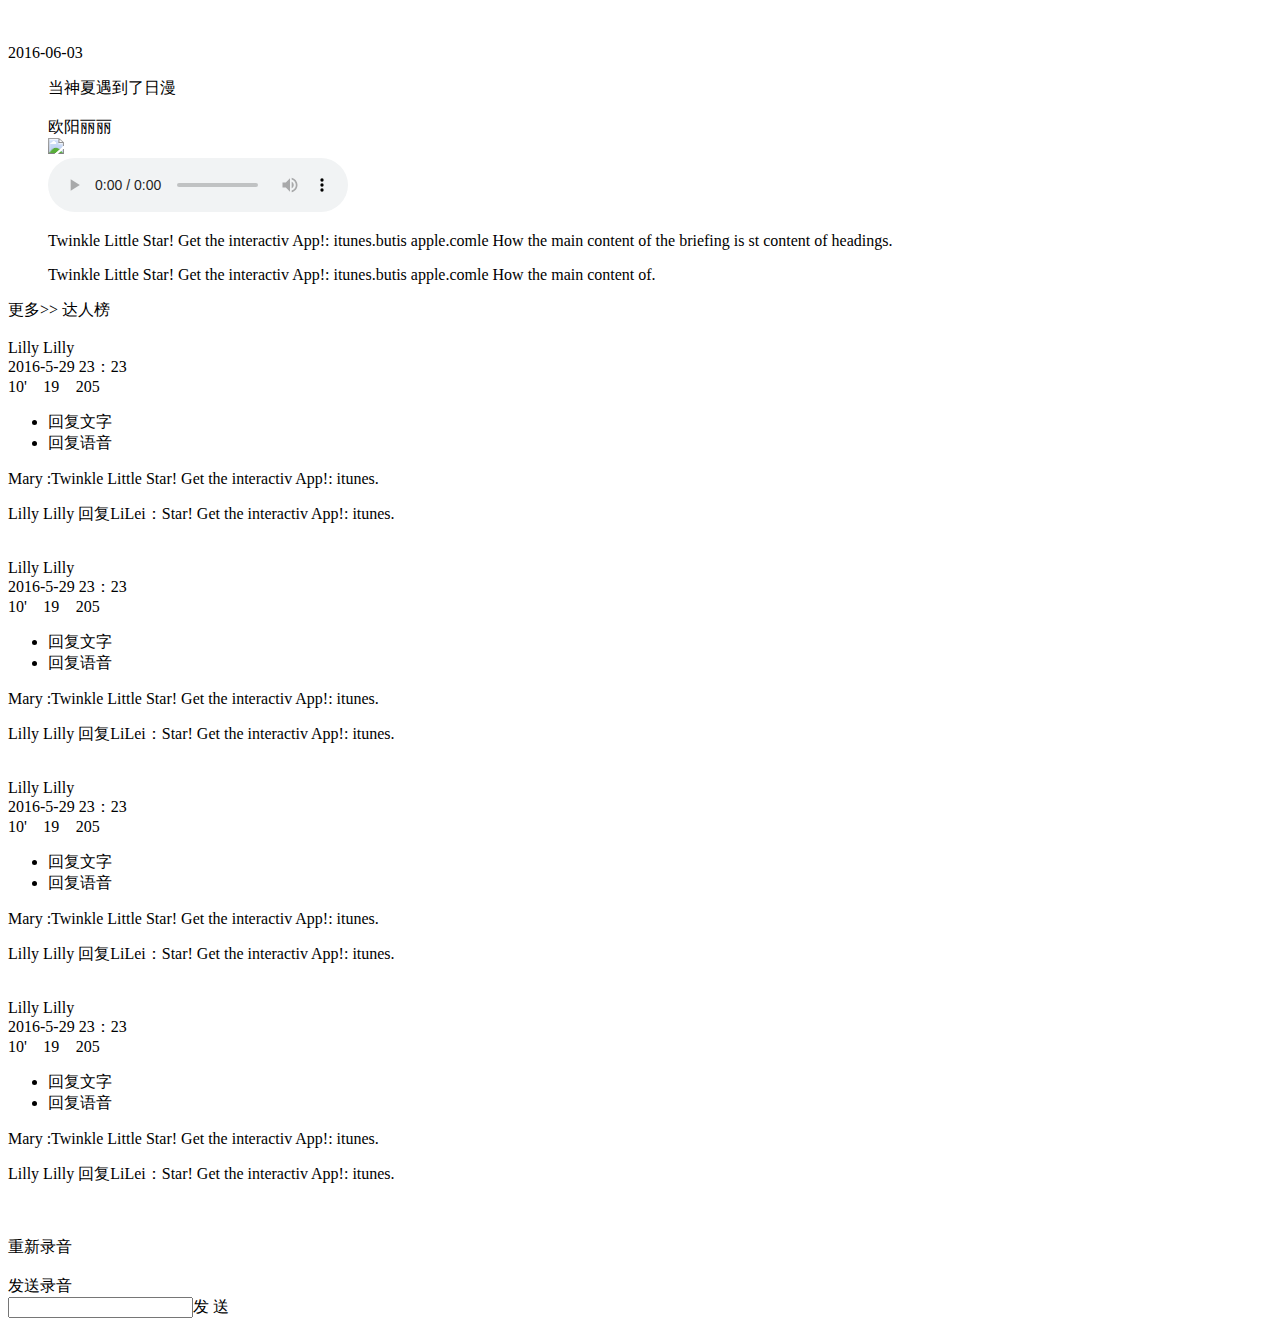
==== index.html @ db617cc1 "test" ====
﻿<!DOCTYPE html>
<html>
	<head>
		<title></title>
		<meta charset="UTF-8"/>
		<meta name="viewport" content="width=device-width,initial-scale=1,minimum-scale=1,maximum-scale=1,user-scalable=no" />
		<link rel="stylesheet" type="text/css" href="css/reset.css"/>
		<link rel="stylesheet/less" type="text/css" href="css/less.less" />
		<script src="http://libs.baidu.com/zepto/0.8/zepto.min.js"></script>
		<script src="js/less.min.js"></script>
		<script src="js/rem.js" type="text/javascript" charset="utf-8"></script>
	</head>
	<body>
		<header>
			<div class="back"><i class="icon iconfont"></i></div>
			<div class="share"><i class="icon iconfont"></i></div>
			<time>2016-06-03</time>
		</header>
		<figure>
			<figcaption>当神夏遇到了日漫</figcaption>
			<div class="pic">
				<img src="images/img.png" alt="" />
				<div id="music">
					<div class="details">
						<span class="play"></span>
						<div class="progress"><div class="nowProgress"><div class="progressBg"><span id="span"></span></div></div></div>
						<div class="reader">欧阳丽丽</div>		
						<div class="pic">
							<img src="images/photo1.png">
						</div>
								<audio id="myaudio" autoplay src="2.mp3" controls></audio>
					</div>
				</div>
			</div>
			<div class="text">
				<p>Twinkle Little Star! Get the interactiv App!: itunes.butis
apple.comle How the main content of the briefing is st
content of headings. </p>
				<p>Twinkle Little Star! Get the interactiv App!: itunes.butis
apple.comle How the main content of.</p>
			</div>
		</figure>
		<section>
			<header>
				<a>更多>></a>
				达人榜
				
			</header>
			<div class="master">
				<div class="masterMian clearfix">
					<div class="photo"><img src="images/photo.png" alt="" /></div>
					<div class="names">
						<div class="">Lilly Lilly</div>
						<time>2016-5-29 23：23</time>
					</div>
					<div class="tool">
						<span class="qipao">10'</span>
						<span class="reply"><i class="icon iconfont"></i>19</span>
						<span class=""><i class="icon iconfont on"></i>205</span>
					</div>
					<div class="tip">
						<ul>
							<li>回复文字</li>
							<li>回复语音</li>
						</ul>
					</div>
				</div>
					<p><span class="responder">Mary :</span>Twinkle Little Star! Get the interactiv App!: itunes.</p>
					
					<p><span class="responder">Lilly Lilly 回复LiLei：</span>Star! Get the interactiv App!: itunes.
</p>
			</div>
			<div class="master">
				<div class="masterMian clearfix">
					<div class="photo"><img src="images/photo.png" alt="" /></div>
					<div class="names">
						<div class="">Lilly Lilly</div>
						<time>2016-5-29 23：23</time>
					</div>
					<div class="tool">
						<span class="qipao">10'</span>
						<span class="reply"><i class="icon iconfont"></i>19</span>
						<span class=""><i class="icon iconfont on"></i>205</span>
					</div>
					<div class="tip">
						<ul>
							<li>回复文字</li>
							<li>回复语音</li>
						</ul>
					</div>
				</div>
					<p><span class="responder">Mary :</span>Twinkle Little Star! Get the interactiv App!: itunes.</p>
					
					<p><span class="responder">Lilly Lilly 回复LiLei：</span>Star! Get the interactiv App!: itunes.
</p>
			</div>
			<div class="master">
				<div class="masterMian clearfix">
					<div class="photo"><img src="images/photo.png" alt="" /></div>
					<div class="names">
						<div class="">Lilly Lilly</div>
						<time>2016-5-29 23：23</time>
					</div>
					<div class="tool">
						<span class="qipao">10'</span>
						<span class="reply"><i class="icon iconfont"></i>19</span>
						<span class=""><i class="icon iconfont on"></i>205</span>
					</div>
					<div class="tip">
						<ul>
							<li>回复文字</li>
							<li>回复语音</li>
						</ul>
					</div>
				</div>
					<p><span class="responder">Mary :</span>Twinkle Little Star! Get the interactiv App!: itunes.</p>
					
					<p><span class="responder">Lilly Lilly 回复LiLei：</span>Star! Get the interactiv App!: itunes.
</p>
			</div>
			<div class="master">
				<div class="masterMian clearfix">
					<div class="photo"><img src="images/photo.png" alt="" /></div>
					<div class="names">
						<div class="">Lilly Lilly</div>
						<time>2016-5-29 23：23</time>
					</div>
					<div class="tool">
						<span class="qipao">10'</span>
						<span class="reply"><i class="icon iconfont"></i>19</span>
						<span class=""><i class="icon iconfont on"></i>205</span>
					</div>
					<div class="tip">
						<ul>
							<li>回复文字</li>
							<li>回复语音</li>
						</ul>
					</div>
				</div>
					<p><span class="responder">Mary :</span>Twinkle Little Star! Get the interactiv App!: itunes.</p>
					
					<p><span class="responder">Lilly Lilly 回复LiLei：</span>Star! Get the interactiv App!: itunes.
</p>
			</div>
		</section>
		<div class="opcity"></div>
		<div class="voice"><i class="icon iconfont"></i></div>
		<div class="words"><i class="icon iconfont"></i></div>
		<div class="recording">
			<div class="reRecorded">重新录音</div>
			<div class="deg">
				<div class="hold hold1">
				<div class="pie pie1"></div>
				</div>
				<div class="hold hold2">
				<div class="pie pie2"></div>
				</div>
				<div class="bg"> </div>
				
				<div class="time"><i class="icon iconfont"></i></div>
			</div>
			<div class="send">发送录音</div>
		</div>
		<div class="replyText">
			<input type="" name="" class="" value="" /><span>发 送</span>
		</div>
<script type="text/javascript">
	window.onload=function(){
			function g(id){return document.getElementById(id)}
			var myAudio=document.getElementById('myaudio');
			var AudioLength=myAudio.duration;//总长度
			var curre=0;
			var isplay = true;
			var deg = 0;
			var str=['1.mp3',
			'2.mp3',
			'3.mp3',
			'4.mp3'];
			reset();
			$('.play').click(function(){
				if(myAudio.paused){
					myAudio.play();
					isplay = true;
					$(this).css('backgroundPosition','center 0');
				}else{
					myAudio.pause();
					isplay = false;
					$(this).css('background','url(images/suspend.png) no-repeat center/cover');
				}
			 
			})
			
			var next = function (){
				console.log("next.click")
				var curreAudio=$('#myaudio').attr('src');
				for(var i=0;i<str.length;i++){
					if(str[i]==curreAudio){
						$('#myaudio').attr('src',str[i + 1]);
						$('.play').css('backgroundPosition','center 0');
						isplay = true;
						reset();
						return false;
					}
				}
			}
			
			var prev = function(){
				var curreAudio=$('#myaudio').attr('src');
				for(var i=str.length;i>=0;i--){
					if(str[i]==curreAudio){
						$('#myaudio').attr('src',str[i - 1]);
						$('.play').css('backgroundPosition','center 0');
						isplay = true;
						reset();
						return false;
					}
				}
			}
			
			$('.nextBTN').click(next);
			$('.prevBtn').click(prev);
			
			//当前播放时间
			function nowProgress(curre){
				var newCurrentTime=curre;
				var spanLeft = ($('.progress').width()*newCurrentTime/AudioLength-8) + "px";
				$('.nowProgress').width(newCurrentTime/AudioLength*100+"%");
				$('#span').css('left',spanLeft)
				
			}
			
			
			function reset(){
				deg = 0;
				curre=0;
				nowProgress(curre);
				console.log(myAudio);
				getDuration();
			}
			
			function getDuration(){
				AudioLength=myAudio.duration;
				setTimeout(function(){
					if(AudioLength != AudioLength){
						getDuration();
					}
				}, 7);
			}
			
			/***********************************
			 * 鼠标 & 触摸事件
			 */
			var startX,offsetX,startTime;
			var isDraging=false;
			// 鼠标
			$("#span").bind('mousedown', function(e){
				var e=e||window.event;
				isDraging=true;	
			});
			$(document).bind('mousemove', function(e){
				var e=e||window.event;
				if(isDraging===true){
					draging(e.pageX);
				}
			});
			$(document).bind('mouseup', function(){
				isDraging=false;
			});
//			触摸
			$("#span").bind('touchstart',function(e){
				isDraging = true;
				startTime=new Date()*1;//时间戳
			})
			$("#span").bind('touchmove',function(e){
				e.preventDefault();
				if(isDraging){
					draging(e.touches[0].pageX);
				}
				
			});
			$("#span").bind('touchend',function(e){
				isDraging = false;
			});
			$(".progress").bind("click",function(e){
				var e=e||window.event;
				draging(e.pageX);
			});
			function draging(currentX){
				var progressWidth = $('.progress').width();
					var offsetX = currentX - $('.progress').offset().left;
					offsetX=Math.min(progressWidth,Math.max(0,offsetX));
					curre=AudioLength*offsetX/progressWidth;
					nowProgress(curre);
					myAudio.currentTime = curre;
					console.log(offsetX);
			}
			/*************************************/
			
			
			function rotate(){
				deg += (isplay &&　!isDraging) ? 0.8 : 0;
				deg = deg >= 360 ? deg - 360 : deg;
				$('.details .pic img').css({
					'-webkit-transform':'rotate('+deg+'deg)',
					'-moz-transform':'rotate('+deg+'deg)',
					'-o-transform':'rotate('+deg+'deg)',
					'-ms-transform':'rotate('+deg+'deg)',
					'transform':'rotate('+deg+'deg)'
				
				});
				setTimeout(rotate, 50); 
			}
			rotate();
			myAudio.addEventListener("timeupdate",function(){
					//console.log(myAudio.currentTime >= AudioLength - 2)
				if(myAudio.currentTime >= AudioLength - 0.1){
					next();
					//TODO 判断是否加载下一页，并加载
				}
				nowProgress(myAudio.currentTime);
			});

		$('.reply').bind('touchstart',function(e){
			$('.opcity').show();
			$(this).parent().parent().find('.tip').show();	
		})

		$('.voice,.tip li:last-child').bind('touchstart',function(e){
			$('.opcity').show();
			$('.recording').show();
			$('.tip,.replyText,.voice,.words').hide();
		})	
		$('.words,.tip li:first-child').bind('touchstart',function(e){
			$('.opcity').show();
			$(".replyText").show();
			$('.tip,.recording,.voice,.words').hide();
		})
		$('.opcity').bind('touchstart',function(e){
			$('.voice,.words').show();
			$('.recording,.tip,.opcity,.replyText').hide();
		})
	}


i = 0;
j = 0;
count = 0;
MM = 4;
SS = 59;
MS = 9;
totle = (MM+1)*600;
d = 180*(MM+1);
MM = "0" + MM;
function showTime(){
	totle = totle - 1;
	if(totle==0){
		clearInterval(s);
		clearInterval(t1);
		clearInterval(t2);
		$(".pie2").css("-o-transform","rotate(" + d + "deg)");
		$(".pie2").css("-moz-transform","rotate(" + d + "deg)");
		$(".pie2").css("-webkit-transform","rotate(" + d + "deg)");
	}else{
		if(totle>0 && MS>0){
			MS = MS - 1;
			if(MS < 10){MS = "0" + MS};
		};
		if(MS==0 && SS>0){
			MS = 10;
			SS = SS - 1;
			if(SS < 10){SS = "0" + SS};
		};
		if(SS==0 && MM>0){
			SS = 60;
			MM = MM - 1;
			if(MM < 10){MM = "0" + MM};
		};
	};
	$(".time span").html(MM + ":" + SS + ":" + MS);
};
s = setInterval("showTime()",100);

function start1(){
	i = i + 0.6;
	count = count + 1;
	if(count==300){
		count = 0;
		clearInterval(t1);
		t2 = setInterval("start2()",100);
	};
	$(".pie1").css("-o-transform","rotate(" + i + "deg)");
	$(".pie1").css("-moz-transform","rotate(" + i + "deg)");
	$(".pie1").css("-webkit-transform","rotate(" + i + "deg)");
};
function start2(){
	j = j + 0.6;
	count = count + 1;
	if(count==300){
		count = 0;
		clearInterval(t2);
		t1 = setInterval("start1()",100);
	};
	$(".pie2").css("-o-transform","rotate(" + j + "deg)");
	$(".pie2").css("-moz-transform","rotate(" + j + "deg)");
	$(".pie2").css("-webkit-transform","rotate(" + j + "deg)");
};
t1 = setInterval("start1()",100);

</script>
			
	</body>
</html>
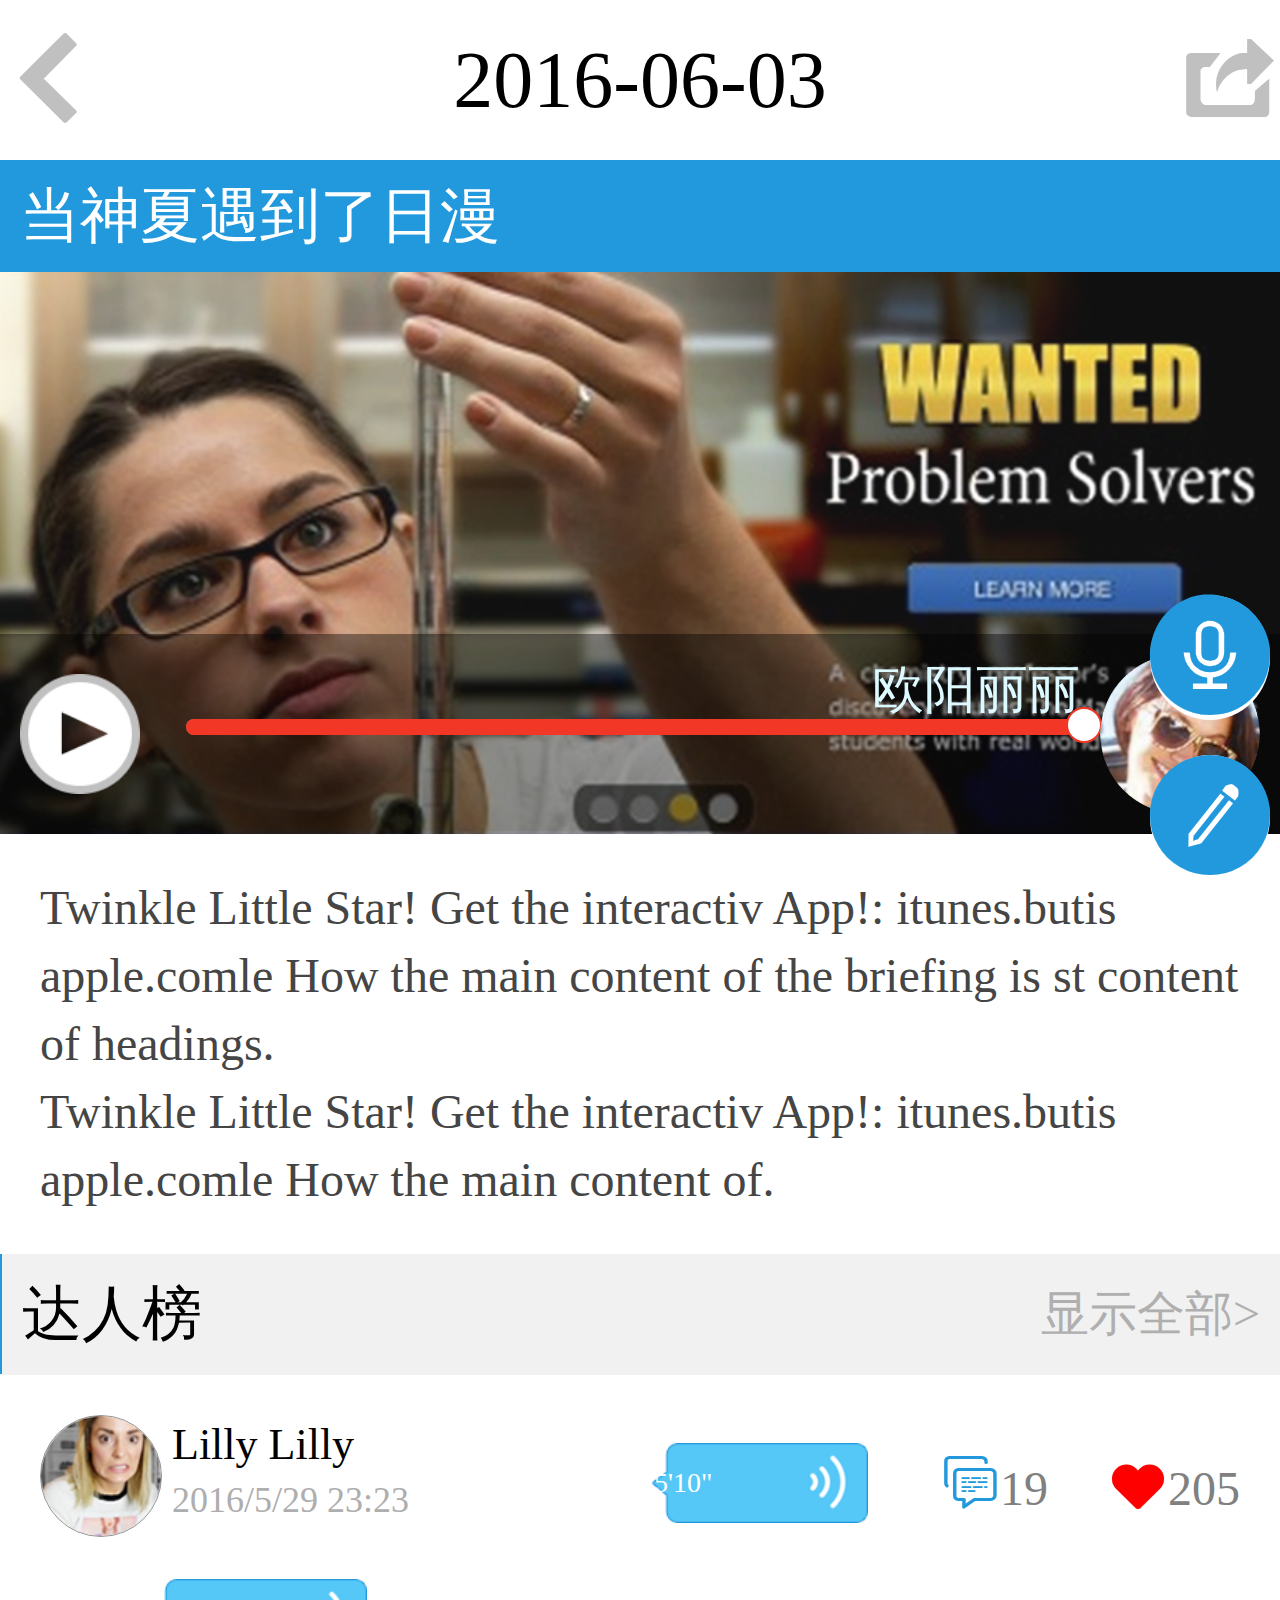
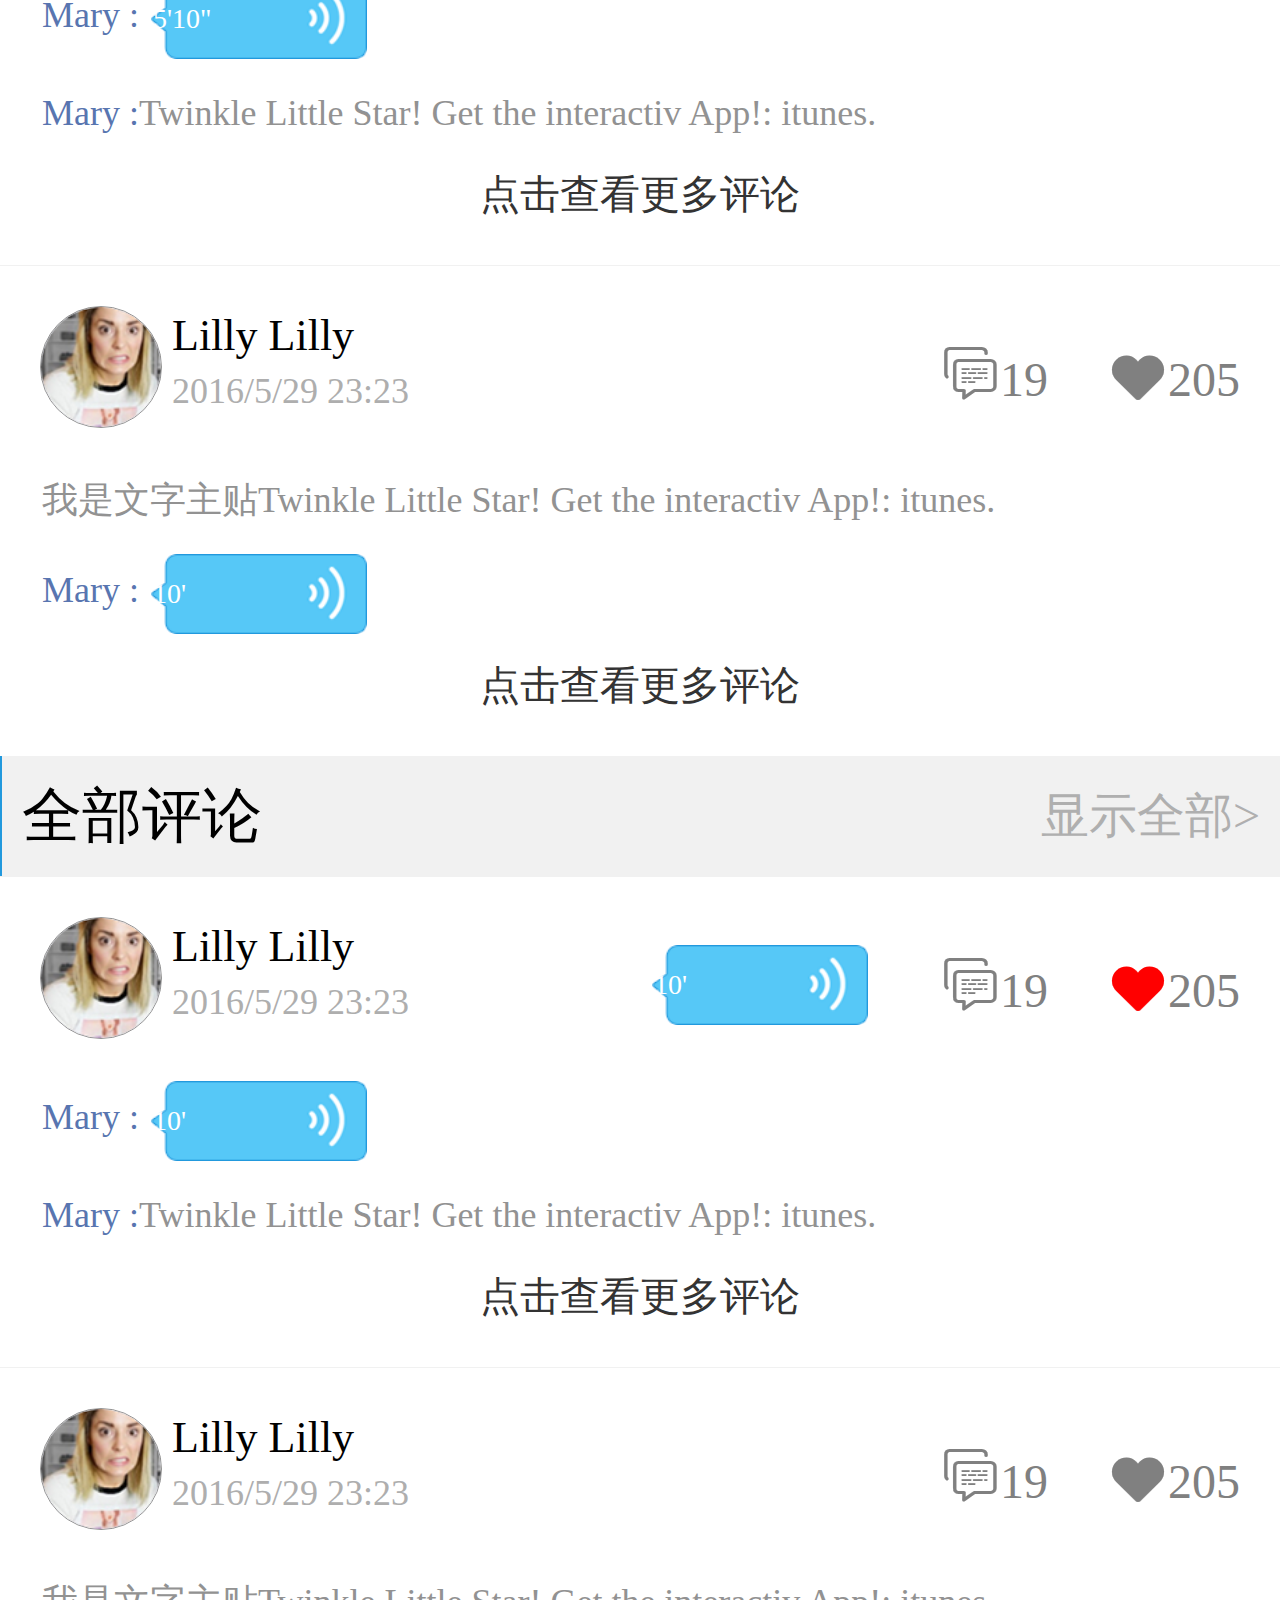
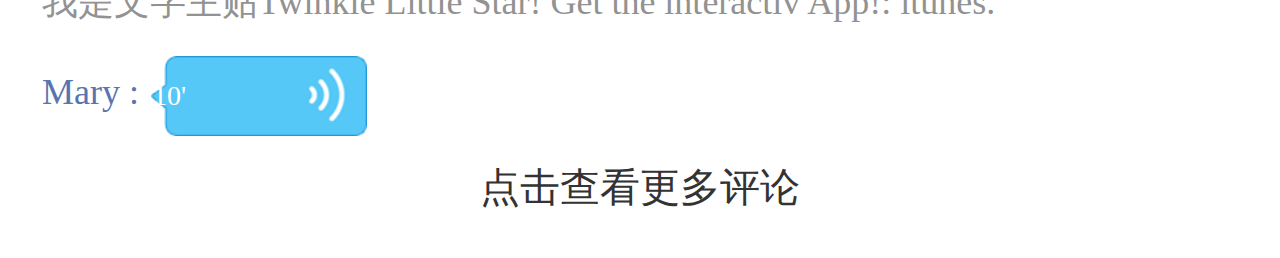
==== commit f9ae486a: "formal" ====
--- a/index.html
+++ b/index.html
@@ -28,7 +28,7 @@
 						<div class="pic">
 							<img src="images/photo1.png">
 						</div>
-								<audio id="myaudio" autoplay src="2.mp3" controls></audio>
+								<audio id="myaudio" autoplay src="1.mp3" controls></audio>
 					</div>
 				</div>
 			</div>
@@ -42,7 +42,7 @@
 		</figure>
 		<section>
 			<header>
-				<a>更多>></a>
+				<a>显示全部></a>
 				达人榜
 				
 			</header>
@@ -51,11 +51,11 @@
 					<div class="photo"><img src="images/photo.png" alt="" /></div>
 					<div class="names">
 						<div class="">Lilly Lilly</div>
-						<time>2016-5-29 23：23</time>
+						<time>2016/5/29 23:23</time>
 					</div>
 					<div class="tool">
-						<span class="qipao">10'</span>
-						<span class="reply"><i class="icon iconfont"></i>19</span>
+						<span class="qipao">5'10"</span>
+						<span class="reply"><i class="icon iconfont on"></i>19</span>
 						<span class=""><i class="icon iconfont on"></i>205</span>
 					</div>
 					<div class="tip">
@@ -65,22 +65,56 @@
 						</ul>
 					</div>
 				</div>
-					<p><span class="responder">Mary :</span>Twinkle Little Star! Get the interactiv App!: itunes.</p>
-					
-					<p><span class="responder">Lilly Lilly 回复LiLei：</span>Star! Get the interactiv App!: itunes.
-</p>
+					<div class="twoReply">
+						<p><span class="responder">Mary :</span><span class="qipao">5'10"</span></p>
+						<div class="tip">
+							<ul>
+								<li>回复文字</li>
+								<li>回复语音</li>
+							</ul>
+						</div>
+					</div>
+					<div class="twoReply">
+						<p><span class="responder">Mary :</span>Twinkle Little Star! Get the interactiv App!: itunes.</p>
+						<div class="tip">
+							<ul>
+								<li>回复文字</li>
+								<li>回复语音</li>
+							</ul>
+						</div>
+					</div>
+					<div class="moreResponder">
+						<div class="twoReply">
+							<p><span class="responder">Mary :</span><span class="qipao">10'</span></p>
+							<div class="tip">
+								<ul>
+									<li>回复文字</li>
+									<li>回复语音</li>
+								</ul>
+							</div>
+						</div>
+						<div class="twoReply">
+							<p><span class="responder">Mary :</span>Twinkle Little Star! Get the interactiv App!: itunes.</p>
+							<div class="tip">
+								<ul>
+									<li>回复文字</li>
+									<li>回复语音</li>
+								</ul>
+							</div>
+						</div>	
+					</div>
+					<div class="more">点击查看更多评论</div>
 			</div>
 			<div class="master">
 				<div class="masterMian clearfix">
 					<div class="photo"><img src="images/photo.png" alt="" /></div>
 					<div class="names">
 						<div class="">Lilly Lilly</div>
-						<time>2016-5-29 23：23</time>
+						<time>2016/5/29 23:23</time>
 					</div>
 					<div class="tool">
-						<span class="qipao">10'</span>
 						<span class="reply"><i class="icon iconfont"></i>19</span>
-						<span class=""><i class="icon iconfont on"></i>205</span>
+						<span class=""><i class="icon iconfont"></i>205</span>
 					</div>
 					<div class="tip">
 						<ul>
@@ -89,17 +123,59 @@
 						</ul>
 					</div>
 				</div>
-					<p><span class="responder">Mary :</span>Twinkle Little Star! Get the interactiv App!: itunes.</p>
-					
-					<p><span class="responder">Lilly Lilly 回复LiLei：</span>Star! Get the interactiv App!: itunes.
-</p>
-			</div>
+					<div class="twoReply">
+						<p>我是文字主贴Twinkle Little Star! Get the interactiv App!: itunes.</p>
+						<div class="tip">
+							<ul>
+								<li>回复文字</li>
+								<li>回复语音</li>
+							</ul>
+						</div>
+					</div>
+					<div class="twoReply">
+						<p><span class="responder">Mary :</span><span class="qipao">10'</span></p>
+						<div class="tip">
+							<ul>
+								<li>回复文字</li>
+								<li>回复语音</li>
+							</ul>
+						</div>
+					</div>
+					<div class="moreResponder">
+						<div class="twoReply">
+							<p><span class="responder">Lilly Lilly 回复LiLei：</span>Star! Get the interactiv App!: itunes.</p>
+							<div class="tip">
+								<ul>
+									<li>回复文字</li>
+									<li>回复语音</li>
+								</ul>
+							</div>
+						</div>
+						<div class="twoReply">
+							<p><span class="responder">Lilly Lilly 回复LiLei：</span>Star! Get the interactiv App!: itunes.</p>
+							<div class="tip">
+								<ul>
+									<li>回复文字</li>
+									<li>回复语音</li>
+								</ul>
+							</div>
+						</div>
+					</div>
+					<div class="more">点击查看更多评论</div>
+			</div>
+		</section>
+		<section>
+			<header>
+				<a>显示全部></a>
+				全部评论
+				
+			</header>
 			<div class="master">
 				<div class="masterMian clearfix">
 					<div class="photo"><img src="images/photo.png" alt="" /></div>
 					<div class="names">
 						<div class="">Lilly Lilly</div>
-						<time>2016-5-29 23：23</time>
+						<time>2016/5/29 23:23</time>
 					</div>
 					<div class="tool">
 						<span class="qipao">10'</span>
@@ -113,22 +189,56 @@
 						</ul>
 					</div>
 				</div>
-					<p><span class="responder">Mary :</span>Twinkle Little Star! Get the interactiv App!: itunes.</p>
-					
-					<p><span class="responder">Lilly Lilly 回复LiLei：</span>Star! Get the interactiv App!: itunes.
-</p>
+					<div class="twoReply">
+						<p><span class="responder">Mary :</span><span class="qipao">10'</span></p>
+						<div class="tip">
+							<ul>
+								<li>回复文字</li>
+								<li>回复语音</li>
+							</ul>
+						</div>
+					</div>
+					<div class="twoReply">
+						<p><span class="responder">Mary :</span>Twinkle Little Star! Get the interactiv App!: itunes.</p>
+						<div class="tip">
+							<ul>
+								<li>回复文字</li>
+								<li>回复语音</li>
+							</ul>
+						</div>
+					</div>
+					<div class="moreResponder">
+						<div class="twoReply">
+							<p><span class="responder">Mary :</span><span class="qipao">10'</span></p>
+							<div class="tip">
+								<ul>
+									<li>回复文字</li>
+									<li>回复语音</li>
+								</ul>
+							</div>
+						</div>
+						<div class="twoReply">
+							<p><span class="responder">Mary :</span>Twinkle Little Star! Get the interactiv App!: itunes.</p>
+							<div class="tip">
+								<ul>
+									<li>回复文字</li>
+									<li>回复语音</li>
+								</ul>
+							</div>
+						</div>	
+					</div>
+					<div class="more">点击查看更多评论</div>
 			</div>
 			<div class="master">
 				<div class="masterMian clearfix">
 					<div class="photo"><img src="images/photo.png" alt="" /></div>
 					<div class="names">
 						<div class="">Lilly Lilly</div>
-						<time>2016-5-29 23：23</time>
+						<time>2016/5/29 23:23</time>
 					</div>
 					<div class="tool">
-						<span class="qipao">10'</span>
 						<span class="reply"><i class="icon iconfont"></i>19</span>
-						<span class=""><i class="icon iconfont on"></i>205</span>
+						<span class=""><i class="icon iconfont"></i>205</span>
 					</div>
 					<div class="tip">
 						<ul>
@@ -137,10 +247,45 @@
 						</ul>
 					</div>
 				</div>
-					<p><span class="responder">Mary :</span>Twinkle Little Star! Get the interactiv App!: itunes.</p>
-					
-					<p><span class="responder">Lilly Lilly 回复LiLei：</span>Star! Get the interactiv App!: itunes.
-</p>
+					<div class="twoReply">
+						<p>我是文字主贴Twinkle Little Star! Get the interactiv App!: itunes.</p>
+						<div class="tip">
+							<ul>
+								<li>回复文字</li>
+								<li>回复语音</li>
+							</ul>
+						</div>
+					</div>
+					<div class="twoReply">
+						<p><span class="responder">Mary :</span><span class="qipao">10'</span></p>
+						<div class="tip">
+							<ul>
+								<li>回复文字</li>
+								<li>回复语音</li>
+							</ul>
+						</div>
+					</div>
+					<div class="moreResponder">
+						<div class="twoReply">
+							<p><span class="responder">Lilly Lilly 回复LiLei：</span>Star! Get the interactiv App!: itunes.</p>
+							<div class="tip">
+								<ul>
+									<li>回复文字</li>
+									<li>回复语音</li>
+								</ul>
+							</div>
+						</div>
+						<div class="twoReply">
+							<p><span class="responder">Lilly Lilly 回复LiLei：</span>Star! Get the interactiv App!: itunes.</p>
+							<div class="tip">
+								<ul>
+									<li>回复文字</li>
+									<li>回复语音</li>
+								</ul>
+							</div>
+						</div>
+					</div>
+					<div class="more">点击查看更多评论</div>
 			</div>
 		</section>
 		<div class="opcity"></div>
@@ -181,7 +326,7 @@
 				if(myAudio.paused){
 					myAudio.play();
 					isplay = true;
-					$(this).css('backgroundPosition','center 0');
+					$(this).css('background','url(images/play.png) no-repeat center/cover');
 				}else{
 					myAudio.pause();
 					isplay = false;
@@ -319,26 +464,58 @@
 				}
 				nowProgress(myAudio.currentTime);
 			});
-
 		$('.reply').bind('touchstart',function(e){
+			e.stopPropagation();
+			$('.reply').find('i').removeClass('on');
+			$(this).find('i').addClass('on');
 			$('.opcity').show();
 			$(this).parent().parent().find('.tip').show();	
 		})
+		$('.twoReply').bind('touchstart',function(e){
+			e.stopPropagation();
+			$('.twoReply').removeClass('on');
+			$(this).addClass('on');
+			var tipWidth = $(this).find('.tip').css("opacity",1).show().width();
+			if (e.targetTouches.length == 1) {
+		　　　　 e.preventDefault();// 阻止浏览器默认事件，重要 
+		        var touch = event.targetTouches[0];
+		        var tip=$(this).find('.tip');
+		        var leftMax=$('.twoReply').width()-tipWidth;
+		        var left=touch.pageX>leftMax?leftMax:touch.pageX-10;
+		        tip.css({
+		        	left:left
+		        })
+		        // 把元素放在手指所在的位置
+		        //obj.style.left = touch.pageX-50 + 'px';
+		       // alert(typeof left)
+		        }
+			$('.opcity').show();
+			$(this).find('.tip').show();	
+		})
 
 		$('.voice,.tip li:last-child').bind('touchstart',function(e){
+			e.stopPropagation()
 			$('.opcity').show();
 			$('.recording').show();
 			$('.tip,.replyText,.voice,.words').hide();
 		})	
+		
 		$('.words,.tip li:first-child').bind('touchstart',function(e){
+			e.stopPropagation();
 			$('.opcity').show();
 			$(".replyText").show();
 			$('.tip,.recording,.voice,.words').hide();
 		})
 		$('.opcity').bind('touchstart',function(e){
 			$('.voice,.words').show();
+			$(".twoReply").removeClass('on');
 			$('.recording,.tip,.opcity,.replyText').hide();
 		})
+		$(".more").on("click",function(){
+			$(this).hide();
+			$(this).parent().find('.moreResponder').show();
+		})
+		
 	}
 
 
